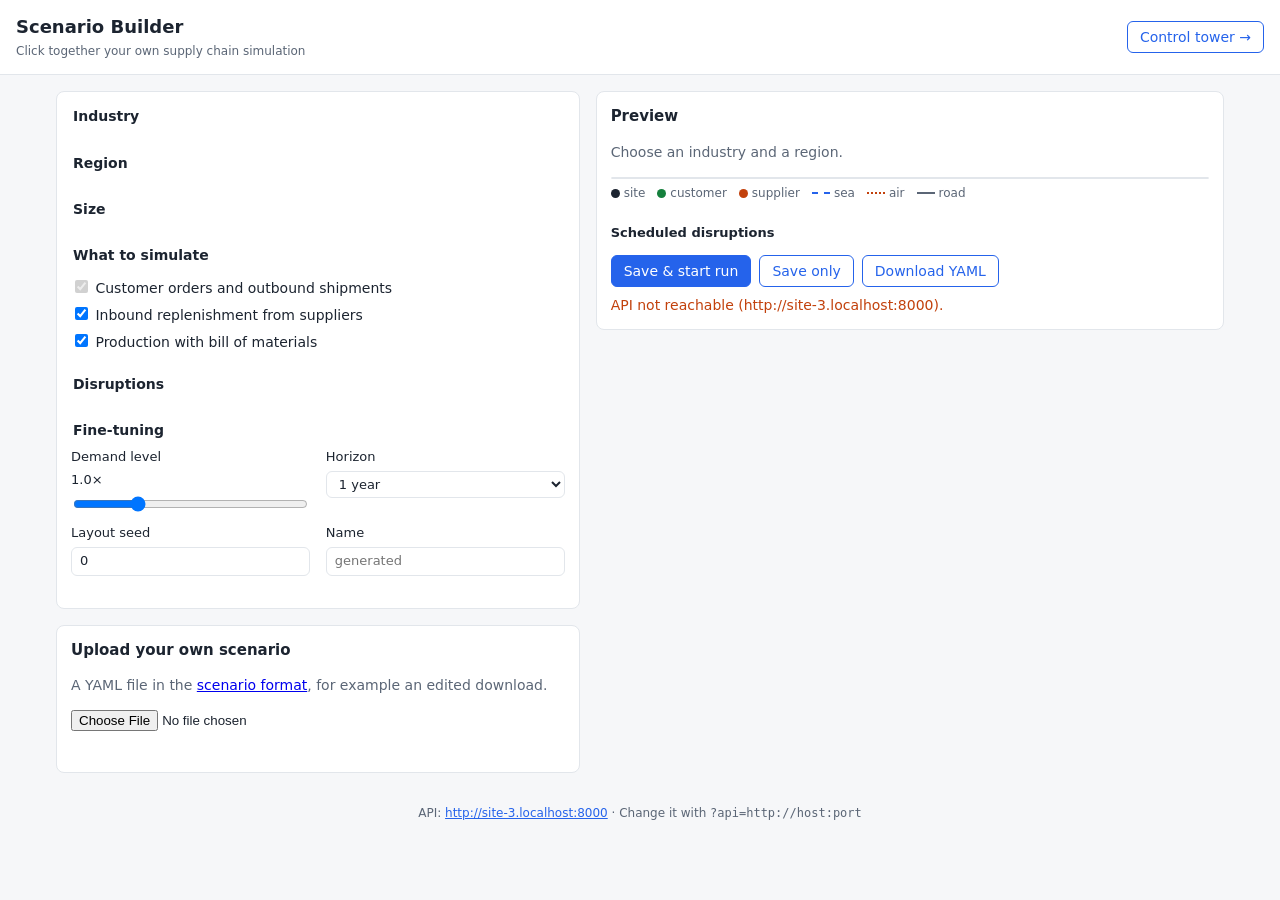
==== examples/control-tower/builder.html @ 5d728105 "feat(examples): scenario builder page Click together a scenario (industry, region, size, flows, disr" ====
<!doctype html>
<html lang="en">
<head>
  <meta charset="utf-8">
  <meta name="viewport" content="width=device-width, initial-scale=1">
  <title>Scenario Builder · SC LiveSim</title>
  <link rel="stylesheet" href="style.css">
</head>
<body>
  <header>
    <div class="brand">
      <h1>Scenario Builder</h1>
      <span class="sub">Click together your own supply chain simulation</span>
    </div>
    <nav class="run"><a class="button-link" href="index.html">Control tower →</a></nav>
  </header>

  <main class="builder">
    <form id="form" class="panel builder-form" autocomplete="off">
      <fieldset>
        <legend>Industry</legend>
        <div id="industries" class="cards"></div>
      </fieldset>

      <fieldset>
        <legend>Region</legend>
        <div id="regions" class="cards cards-small"></div>
      </fieldset>

      <fieldset>
        <legend>Size</legend>
        <div id="sizes" class="segmented"></div>
      </fieldset>

      <fieldset>
        <legend>What to simulate</legend>
        <label class="check"><input type="checkbox" name="outbound" checked disabled> Customer orders and outbound shipments</label>
        <label class="check"><input type="checkbox" name="inbound" checked> Inbound replenishment from suppliers</label>
        <label class="check"><input type="checkbox" name="production" checked> Production with bill of materials <span id="production-note" class="muted"></span></label>
      </fieldset>

      <fieldset>
        <legend>Disruptions</legend>
        <div id="disruptions" class="segmented"></div>
      </fieldset>

      <fieldset class="grid-2">
        <legend>Fine-tuning</legend>
        <label>Demand level <output id="demand-out">1.0×</output>
          <input type="range" name="demand_level" min="0.3" max="3" step="0.1" value="1">
        </label>
        <label>Horizon
          <select name="horizon_days">
            <option value="90">90 days</option><option value="180">180 days</option>
            <option value="365" selected>1 year</option><option value="730">2 years</option>
          </select>
        </label>
        <label>Layout seed <input type="number" name="seed" min="0" value="0"></label>
        <label>Name <input type="text" name="name" placeholder="generated" pattern="[a-z0-9_\-]{3,60}"></label>
      </fieldset>
    </form>

    <section class="panel preview">
      <h2>Preview</h2>
      <p id="description" class="muted">Choose an industry and a region.</p>
      <div id="map" class="map" role="img" aria-label="Network map"></div>
      <div class="legend">
        <span><i class="dot dot-site"></i>site</span><span><i class="dot dot-cus"></i>customer</span>
        <span><i class="dot dot-sup"></i>supplier</span><span><i class="line line-sea"></i>sea</span>
        <span><i class="line line-air"></i>air</span><span><i class="line line-road"></i>road</span>
      </div>
      <dl id="figures" class="figures"></dl>
      <h3>Scheduled disruptions</h3>
      <ul id="disruption-list" class="disruptions"></ul>
      <div class="actions">
        <button id="start" type="button" class="primary">Save &amp; start run</button>
        <button id="save" type="button">Save only</button>
        <a id="download" class="button-link" hidden>Download YAML</a>
      </div>
      <p id="message" class="message" role="status"></p>
    </section>

    <section class="panel">
      <h2>Upload your own scenario</h2>
      <p class="muted">A YAML file in the <a href="https://github.com/kdniem/SCLiveSim/tree/main/scenarios">scenario format</a>, for example an edited download.</p>
      <input id="upload" type="file" accept=".yaml,.yml,application/yaml,text/yaml">
      <p id="upload-message" class="message" role="status"></p>
    </section>
  </main>

  <footer>
    API: <a id="api-link" href="#"></a> · Change it with <code>?api=http://host:port</code>
  </footer>
  <script src="builder.js"></script>
</body>
</html>
---- examples/control-tower/style.css ----
:root {
  --bg: #f6f7f9;
  --panel: #ffffff;
  --text: #1c2430;
  --muted: #5b6676;
  --line: #e2e6eb;
  --accent: #2563eb;
  --alert: #c2410c;
  --alert-bg: #fff4ed;
  --ok: #15803d;
  color-scheme: light dark;
}

@media (prefers-color-scheme: dark) {
  :root {
    --bg: #11151b;
    --panel: #1a2029;
    --text: #e6eaf0;
    --muted: #98a2b3;
    --line: #2b3440;
    --accent: #6ea0ff;
    --alert: #fb923c;
    --alert-bg: #2a1d14;
    --ok: #4ade80;
  }
}

* { box-sizing: border-box; }

body {
  margin: 0;
  background: var(--bg);
  color: var(--text);
  font: 14px/1.45 system-ui, -apple-system, "Segoe UI", sans-serif;
}

header {
  display: flex;
  flex-wrap: wrap;
  gap: 12px;
  align-items: center;
  justify-content: space-between;
  padding: 14px 16px;
  background: var(--panel);
  border-bottom: 1px solid var(--line);
}

h1 { margin: 0; font-size: 18px; }
h2 { margin: 0 0 10px; font-size: 15px; }
.sub { color: var(--muted); font-size: 12px; }
.mono { font-family: ui-monospace, "SF Mono", Menlo, monospace; font-variant-numeric: tabular-nums; }

.run { display: flex; flex-wrap: wrap; gap: 10px; align-items: center; }
.clock { display: inline-flex; flex-direction: column; line-height: 1.1; }
.clock .label { font-size: 10px; color: var(--muted); text-transform: uppercase; letter-spacing: .05em; }

.pill {
  padding: 2px 8px;
  border-radius: 999px;
  border: 1px solid var(--line);
  font-size: 12px;
}
.pill-on { color: var(--ok); border-color: currentColor; }
.pill-off { color: var(--alert); border-color: currentColor; }

button {
  font: inherit;
  padding: 5px 12px;
  border-radius: 6px;
  border: 1px solid var(--accent);
  background: transparent;
  color: var(--accent);
  cursor: pointer;
}
button:disabled { opacity: .5; cursor: default; }

main {
  display: grid;
  gap: 16px;
  padding: 16px;
  max-width: 1200px;
  margin: 0 auto;
}

.kpis { display: grid; grid-template-columns: repeat(auto-fit, minmax(160px, 1fr)); gap: 12px; }
.kpi {
  display: flex;
  flex-direction: column;
  padding: 12px 14px;
  background: var(--panel);
  border: 1px solid var(--line);
  border-radius: 8px;
}
.kpi-label { color: var(--muted); font-size: 12px; }
.kpi-value { font-size: 26px; font-weight: 600; font-variant-numeric: tabular-nums; }
.kpi-alert .kpi-value { color: var(--alert); }

.panel {
  padding: 14px;
  background: var(--panel);
  border: 1px solid var(--line);
  border-radius: 8px;
  min-width: 0;
}
.count { color: var(--muted); font-weight: normal; }
.hint { color: var(--muted); font-size: 12px; margin: 8px 0 0; }

.table-wrap { overflow-x: auto; max-height: 420px; overflow-y: auto; }
table { width: 100%; border-collapse: collapse; }
th, td { text-align: left; padding: 6px 8px; border-bottom: 1px solid var(--line); white-space: nowrap; }
th { position: sticky; top: 0; background: var(--panel); color: var(--muted); font-weight: 500; font-size: 12px; }
td.num { text-align: right; font-variant-numeric: tabular-nums; }
tr.empty td { color: var(--muted); text-align: center; }
tr.flash { animation: flash 1.2s ease-out; }
.late { color: var(--alert); font-weight: 600; }
@keyframes flash { from { background: var(--alert-bg); } to { background: transparent; } }

.events { list-style: none; margin: 0; padding: 0; max-height: 260px; overflow-y: auto; font-size: 13px; }
.events li { display: flex; gap: 10px; padding: 3px 0; border-bottom: 1px dashed var(--line); }
.events .ts { color: var(--muted); }
.events .type { min-width: 150px; }
.events .type.delayed { color: var(--alert); }

footer { padding: 16px; text-align: center; color: var(--muted); font-size: 12px; }
footer a { color: var(--accent); }

@media (prefers-reduced-motion: reduce) {
  tr.flash { animation: none; }
}

select {
  font: inherit;
  padding: 4px 8px;
  border-radius: 6px;
  border: 1px solid var(--line);
  background: var(--panel);
  color: var(--text);
  max-width: 100%;
}
.visually-hidden {
  position: absolute; width: 1px; height: 1px; overflow: hidden;
  clip: rect(0 0 0 0); white-space: nowrap;
}
.ok { color: var(--ok); }
.disruptions { margin: 0; padding-left: 18px; }
.disruptions li { padding: 3px 0; }
.disruptions strong { color: var(--alert); text-transform: capitalize; }

/* --- navigation and builder ------------------------------------------- */
a.button-link {
  display: inline-block;
  padding: 5px 12px;
  border-radius: 6px;
  border: 1px solid var(--accent);
  color: var(--accent);
  text-decoration: none;
}
button.primary { background: var(--accent); color: var(--panel); }
.muted { color: var(--muted); }
.builder { grid-template-columns: minmax(0, 1fr); }
@media (min-width: 1000px) {
  .builder { grid-template-columns: minmax(0, 5fr) minmax(0, 6fr); align-items: start; }
  .builder .preview { position: sticky; top: 16px; }
}
.builder-form fieldset { border: 0; margin: 0 0 18px; padding: 0; min-width: 0; }
.builder-form legend { font-weight: 600; margin-bottom: 8px; }
.cards { display: grid; grid-template-columns: repeat(auto-fill, minmax(170px, 1fr)); gap: 8px; }
.card {
  display: flex; flex-direction: column; gap: 4px; padding: 10px 12px;
  border: 1px solid var(--line); border-radius: 8px; cursor: pointer; font-size: 13px;
}
.card span { color: var(--muted); font-size: 12px; }
.card input { position: absolute; opacity: 0; pointer-events: none; }
.card:has(input:checked) { border-color: var(--accent); box-shadow: 0 0 0 1px var(--accent); }
.card:has(input:focus-visible), .segmented label:has(input:focus-visible) { outline: 2px solid var(--accent); }
.segmented { display: flex; flex-wrap: wrap; gap: 6px; }
.segmented label { border: 1px solid var(--line); border-radius: 999px; padding: 4px 12px; cursor: pointer; font-size: 13px; }
.segmented input { position: absolute; opacity: 0; pointer-events: none; }
.segmented label:has(input:checked) { border-color: var(--accent); color: var(--accent); font-weight: 600; }
.check { display: block; padding: 3px 0; }
.grid-2 { display: grid; grid-template-columns: repeat(auto-fit, minmax(180px, 1fr)); gap: 10px 16px; }
.grid-2 legend { grid-column: 1 / -1; }
.grid-2 label { display: flex; flex-direction: column; gap: 4px; font-size: 13px; }
input[type="text"], input[type="number"] {
  font: inherit; padding: 4px 8px; border-radius: 6px; border: 1px solid var(--line);
  background: var(--panel); color: var(--text);
}
.map { width: 100%; border: 1px solid var(--line); border-radius: 8px; background: var(--bg); }
.map svg { display: block; width: 100%; height: auto; }
.lane { stroke-width: 1.4; opacity: .7; }
.lane-road { stroke: var(--muted); }
.lane-rail { stroke: var(--muted); stroke-dasharray: 2 2; }
.lane-sea { stroke: var(--accent); stroke-dasharray: 6 4; }
.lane-air { stroke: var(--alert); stroke-dasharray: 2 4; }
.node { stroke: var(--panel); stroke-width: 1.5; }
.node-site { fill: var(--text); }
.node-cus { fill: var(--ok); }
.node-sup { fill: var(--alert); }
.node-label { font-size: 12px; fill: var(--text); }
.legend { display: flex; flex-wrap: wrap; gap: 12px; font-size: 12px; color: var(--muted); margin: 6px 0 10px; }
.legend i { display: inline-block; margin-right: 4px; vertical-align: middle; }
.dot { width: 9px; height: 9px; border-radius: 50%; }
.dot-site { background: var(--text); } .dot-cus { background: var(--ok); } .dot-sup { background: var(--alert); }
.line { width: 18px; height: 0; border-top: 2px dashed var(--muted); }
.line-sea { border-color: var(--accent); } .line-air { border-color: var(--alert); border-top-style: dotted; }
.line-road { border-top-style: solid; }
.figures { display: grid; grid-template-columns: max-content 1fr; gap: 4px 16px; margin: 0 0 12px; font-size: 13px; }
.figures dt { color: var(--muted); }
.figures dd { margin: 0; font-variant-numeric: tabular-nums; }
.actions { display: flex; flex-wrap: wrap; gap: 8px; margin-top: 12px; }
.message { min-height: 1.4em; margin: 8px 0 0; }
.message.error { color: var(--alert); }
h3 { font-size: 13px; margin: 8px 0 6px; }
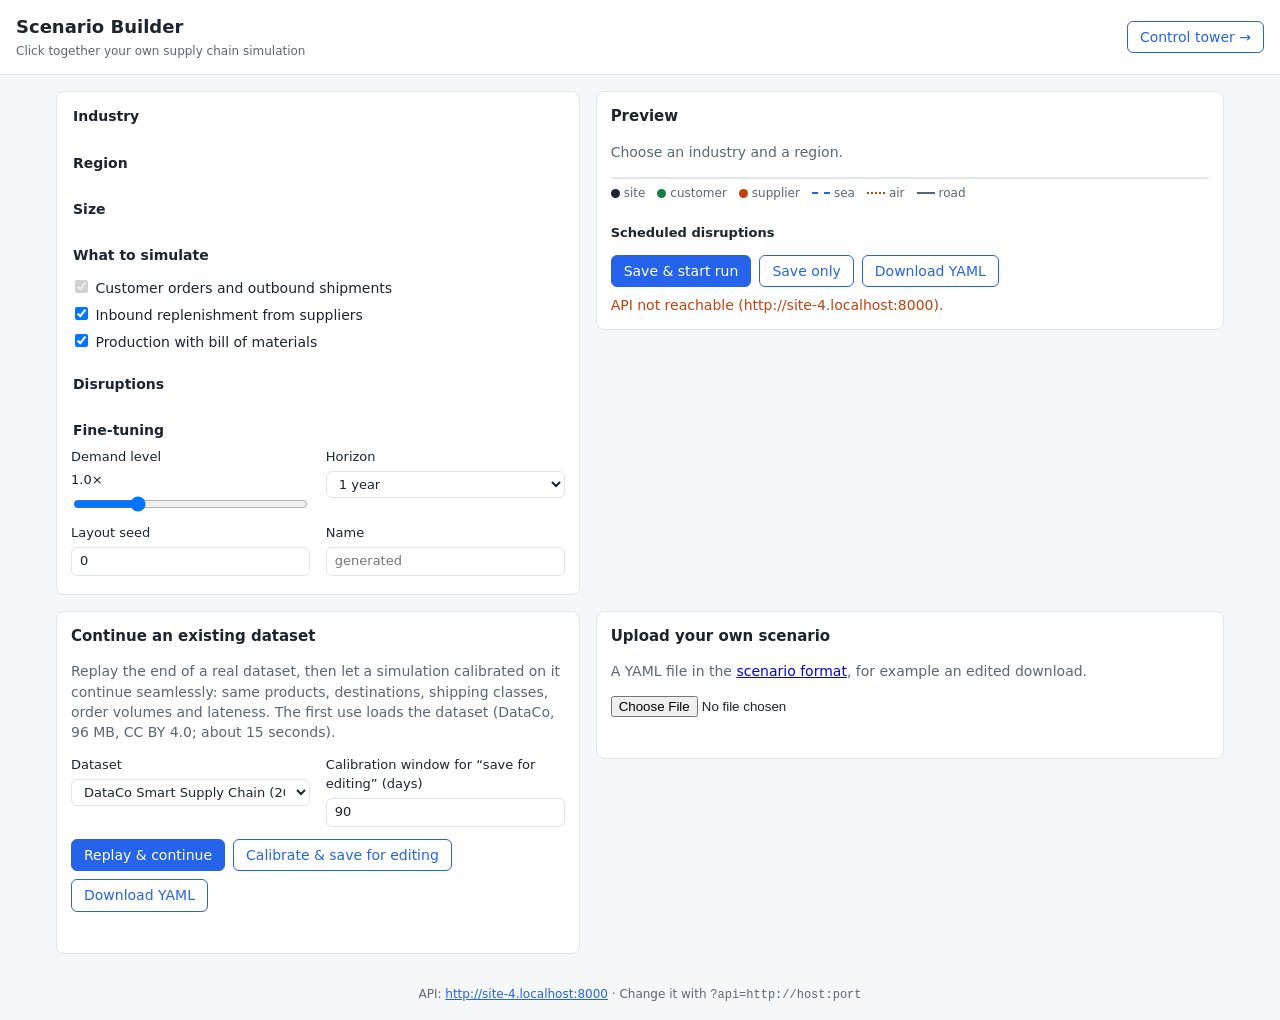
==== commit 97b7b93d: "feat(calibration): continue datasets with a calibrated simulation New scenario dataco-continued (mod" ====
--- a/examples/control-tower/builder.html
+++ b/examples/control-tower/builder.html
@@ -81,6 +81,25 @@
     </section>
 
     <section class="panel">
+      <h2>Continue an existing dataset</h2>
+      <p class="muted">Replay the end of a real dataset, then let a simulation calibrated on it
+        continue seamlessly: same products, destinations, shipping classes, order volumes and
+        lateness. The first use loads the dataset (DataCo, 96 MB, CC BY 4.0; about 15 seconds).</p>
+      <div class="grid-2">
+        <label>Dataset
+          <select id="dataset"><option value="dataco">DataCo Smart Supply Chain (2015–2018)</option></select>
+        </label>
+        <label>Calibration window for “save for editing” (days)<input id="window-days" type="number" min="7" max="1100" value="90"></label>
+      </div>
+      <div class="actions">
+        <button id="continue" type="button" class="primary">Replay &amp; continue</button>
+        <button id="calibrate" type="button">Calibrate &amp; save for editing</button>
+        <a id="calibrated-download" class="button-link" hidden>Download YAML</a>
+      </div>
+      <p id="continue-message" class="message" role="status"></p>
+    </section>
+
+    <section class="panel">
       <h2>Upload your own scenario</h2>
       <p class="muted">A YAML file in the <a href="https://github.com/kdniem/SCLiveSim/tree/main/scenarios">scenario format</a>, for example an edited download.</p>
       <input id="upload" type="file" accept=".yaml,.yml,application/yaml,text/yaml">
--- a/examples/control-tower/style.css
+++ b/examples/control-tower/style.css
@@ -181,6 +181,7 @@
 .grid-2 { display: grid; grid-template-columns: repeat(auto-fit, minmax(180px, 1fr)); gap: 10px 16px; }
 .grid-2 legend { grid-column: 1 / -1; }
 .grid-2 label { display: flex; flex-direction: column; gap: 4px; font-size: 13px; }
+.panel > .grid-2 { margin-bottom: 4px; }
 input[type="text"], input[type="number"] {
   font: inherit; padding: 4px 8px; border-radius: 6px; border: 1px solid var(--line);
   background: var(--panel); color: var(--text);
